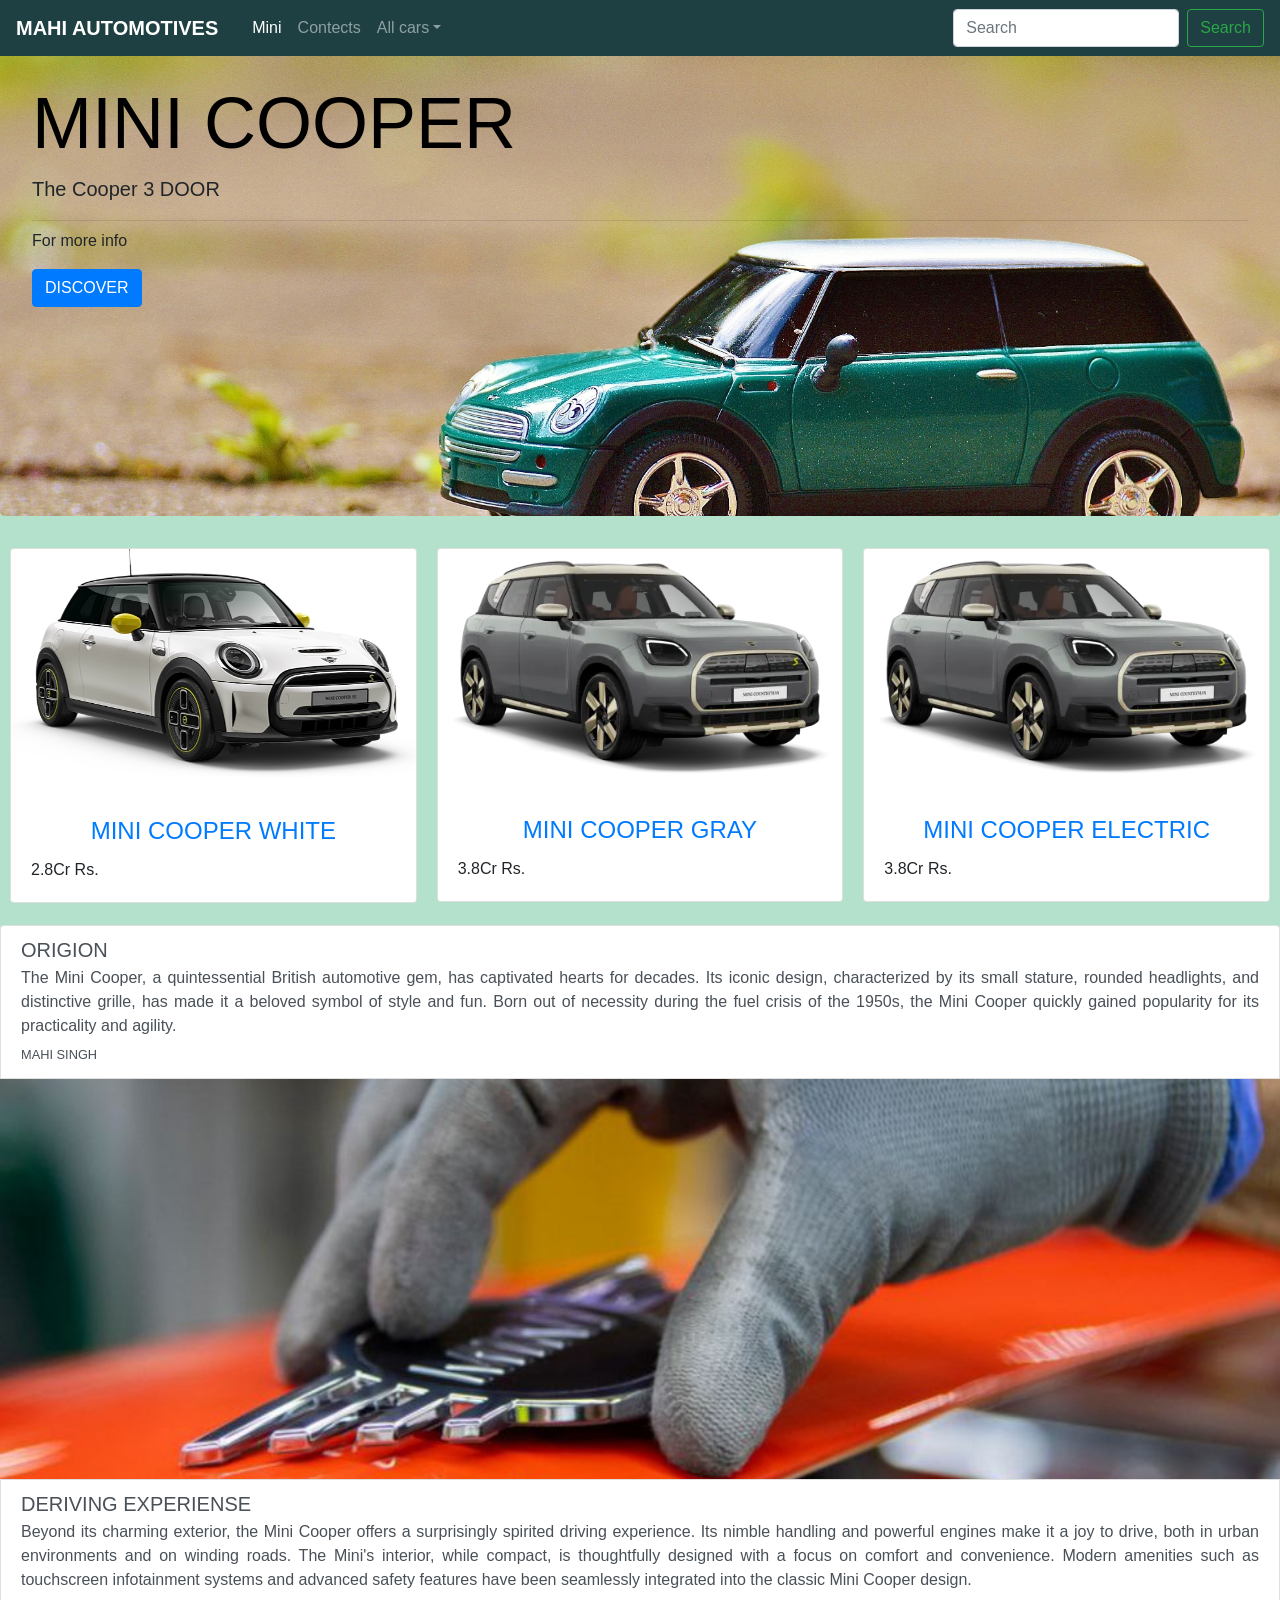
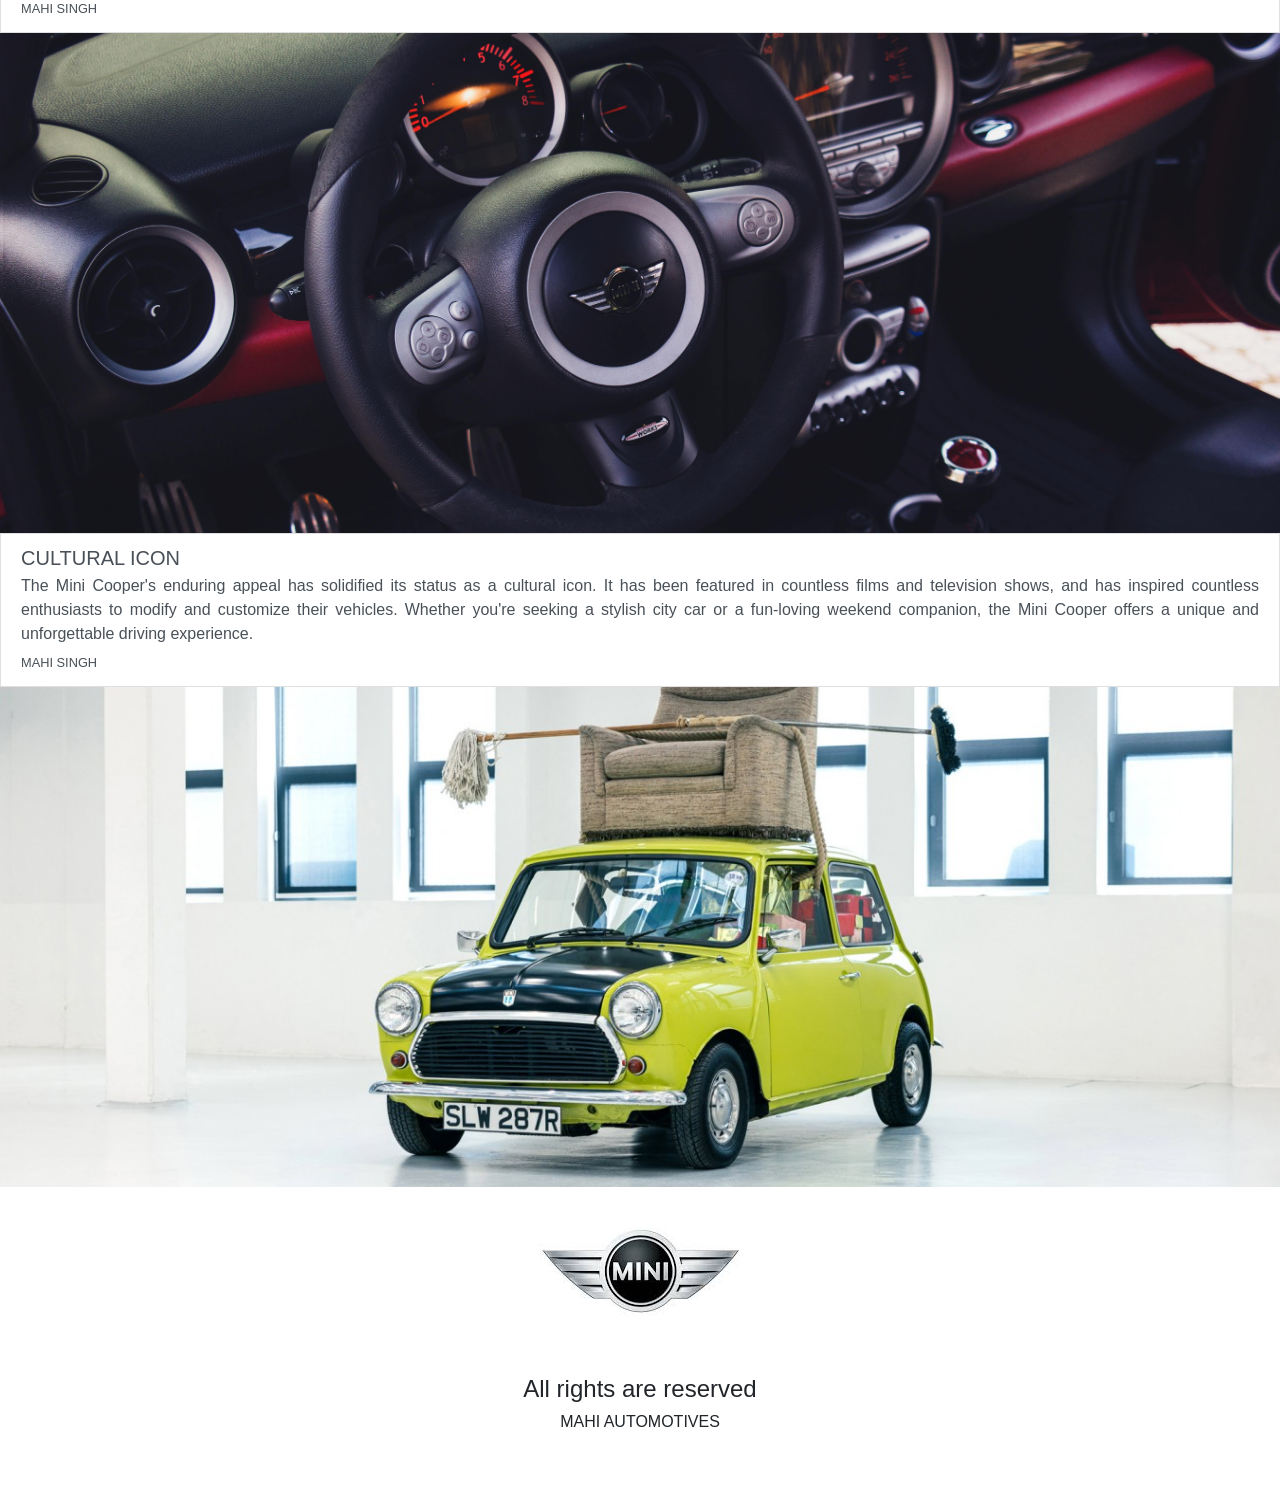
==== index.html @ 9fcd083a "Rename first.html to index.html" ====
<!DOCTYPE html>
<html lang="en">
<head>
    <meta charset="UTF-8">
    <meta name="viewport" content="width=device-width, initial-scale=1.0">
    <link rel="stylesheet" href="https://cdn.jsdelivr.net/npm/bootstrap@4.6.2/dist/css/bootstrap.min.css" integrity="sha384-xOolHFLEh07PJGoPkLv1IbcEPTNtaed2xpHsD9ESMhqIYd0nLMwNLD69Npy4HI+N" crossorigin="anonymous">
    <link rel="stylesheet" href="first.css">
    <title>MAHI SINGH</title>
</head>

<body>
    <header>

        <!-- NAVBAR -->

        <nav class="navbar navbar-expand-sm navbar-dark" style="background-color: #1f4043;">
            <a class="navbar-brand" href="#"><b>MAHI AUTOMOTIVES</b></a>
            <button class="navbar-toggler d-lg-none" type="button" data-toggle="collapse" data-target="#collapsibleNavId" aria-controls="collapsibleNavId"
                aria-expanded="false" aria-label="Toggle navigation">
                <span class="navbar-toggler-icon"></span>
            </button>
            <div class="collapse navbar-collapse" id="collapsibleNavId">
                <ul class="navbar-nav mr-auto mt-2 mt-lg-0">
                    <li class="nav-item active">
                        <a class="nav-link" href="#">Mini <span class="sr-only">(current)</span></a>
                    </li>

                    <li class="nav-item">
                        <a class="nav-link" href="#">Contects</a>
                    </li>
                
                    <li class="nav-item dropdown">
                        <a class="nav-link dropdown-toggle" href="#" id="dropdownId" data-toggle="dropdown" aria-haspopup="true" aria-expanded="false">All cars</a>
                        <div class="dropdown-menu" aria-labelledby="dropdownId">
                            <a class="dropdown-item" href="#">AUDI</a>
                            <a class="dropdown-item" href="#">MERCIDIES</a>
                        </div>
                    </li>
                </ul>
                <form class="form-inline my-2 my-lg-0">
                    <input class="form-control mr-sm-2" type="text" placeholder="Search">
                    <button class="btn btn-outline-success my-2 my-sm-0" type="submit">Search</button>
                </form>
            </div>
        </nav>
    </header>


    <main>


        <!-- HOME - JUMBOTRON -->
        <div class="jumbotron" id ="jumbotron">
            <h1 class="display-3">MINI COOPER </h1>
            <p class="lead">The Cooper 3 DOOR </p>
            <hr class="my-2">
            <p>For more info</p>
            <p class="lead d-xs-none">
                 <a class="btn btn-primary" href="https://www.mini.in/en_IN/home/range/mini-3-door-hatch.html" role="button">DISCOVER</a>
            </p>
        </div>
    

        <!-- CARD MENU -->
        <div class="card-columns">
            <div class="card">
                <img class="card-img-top" src="photos/cosySec.webp" alt="">
                <div class="card-body">
                    <a href="https://www.mini.in/en_IN/home.html"><h4 class="card-title" >MINI COOPER WHITE</h4></a>
                    <p class="card-text">2.8Cr Rs.</p>
                </div>
            </div>
        
            <div class="card">
                <img class="card-img-top" src="photos/cosySec (2).webp" href="https://www.mini.in/en_IN/home.html">
                <div class="card-body">
                    <a href="https://www.mini.in/en_IN/home/range/mini-countryman.html"><h4 class="card-title" >MINI COOPER GRAY</h4></a>
                    <p class="card-text">3.8Cr Rs.</p>
                </div>
            </div>

            <div class="card">
                <img class="card-img-top" src="photos/cosySec (2).webp" alt="">
                <div class="card-body">
                    <a href="https://www.mini.in/en_IN/home/range/electric.html"><h4 class="card-title" >MINI COOPER ELECTRIC</h4></a>
                    <p class="card-text">3.8Cr Rs.</p>
                </div>
            </div>
        </div>



        <!-- DESCRIPTION FLEX -->
        <div class="list-group">
            
            <a href="#" class="list-group-item list-group-item-action flex-column align-items-start ">
               <div class="d-flex w-100 justify-content-between">
                    <h5 class="mb-1">ORIGION</h5>
               </div>
               <p class="mb-1">The Mini Cooper, a quintessential British automotive gem, has captivated hearts for decades. Its iconic design, characterized by its small stature, rounded headlights, and distinctive grille, has made it a beloved symbol of style and fun. Born out of necessity during the fuel crisis of the 1950s, the Mini Cooper quickly gained popularity for its practicality and agility.</p>
               <small>MAHI SINGH</small>
            </a>
            <div id="jumbotron1"></div>
                  
        
            
            <a href="#" class="list-group-item list-group-item-action flex-column align-items-start">
                <div class="d-flex w-100 justify-content-between">
                    <h5 class="mb-1">DERIVING EXPERIENSE</h5>
                </div>
                <p class="mb-1">Beyond its charming exterior, the Mini Cooper offers a surprisingly spirited driving experience. Its nimble handling and powerful engines make it a joy to drive, both in urban environments and on winding roads. The Mini's interior, while compact, is thoughtfully designed with a focus on comfort and convenience. Modern amenities such as touchscreen infotainment systems and advanced safety features have been seamlessly integrated into the classic Mini Cooper design.</p>
                <small>MAHI SINGH</small>
            </a>
            <div id="jumbotron2"></div>


            <a href="#" class="list-group-item list-group-item-action flex-column align-items-start">
                <div class="d-flex w-100 justify-content-between">
                   <h5 class="mb-1">CULTURAL ICON</h5>
                </div>
                <p class="mb-1">The Mini Cooper's enduring appeal has solidified its status as a cultural icon. It has been featured in countless films and television shows, and has inspired countless enthusiasts to modify and customize their vehicles. Whether you're seeking a stylish city car or a fun-loving weekend companion, the Mini Cooper offers a unique and unforgettable driving experience.</p>
                <small>MAHI SINGH</small>
            </a>            
            <div id="jumbotron3"></div>
           
        </div>



    </main>
    
    
    <footer>
        <div class="photos">
            <img src="photos/images (3).jfif"></img>
        </div>
        <h4> All rights are reserved </h4>
        <h6> MAHI AUTOMOTIVES</h6>
     </footer>


   <script src="https://cdn.jsdelivr.net/npm/jquery@3.5.1/dist/jquery.slim.min.js" integrity="sha384-DfXdz2htPH0lsSSs5nCTpuj/zy4C+OGpamoFVy38MVBnE+IbbVYUew+OrCXaRkfj" crossorigin="anonymous"></script>
   <script src="https://cdn.jsdelivr.net/npm/bootstrap@4.6.2/dist/js/bootstrap.bundle.min.js" integrity="sha384-Fy6S3B9q64WdZWQUiU+q4/2Lc9npb8tCaSX9FK7E8HnRr0Jz8D6OP9dO5Vg3Q9ct" crossorigin="anonymous"></script>
</body>
</html>
---- first.css ----
/* body */
body{
  background-color: rgb(180, 225, 204);
}





/* NAVBAR  */
.navbar-brand{
  padding-right: 10px;
}





/* HOME JUMBOTRON  */
#jumbotron{  
    background-image: url('photos/pexels-pixabay-35967.jpg');  
    background-size: cover;  
    background-position: center;  
    height: 500px;
    margin-top: -40px ;
}

.display-3{
  color: #000;
}




/*CARD MENU*/
.card-columns{
  margin-left: 10px;
  margin-right: 10px;
  padding-bottom: 10px;
}




/* DESCRIPTION FLEX */

.list-group{
  text-align: justify;
}

#jumbotron1{  
  background-image: url('photos/photo_6210790261164983066_y.jpg');  
  background-size: cover;  
  background-position: center;  
  height: 400px;
  padding: 200px;

}

#jumbotron2{  
  background-image: url('photos/pexels-revac-film-s-photography-10400-229047\ \(1\).jpg');  
  background-size: cover;  
  background-position: center;  
  height: 500px;

}

#jumbotron3{  
  background-image: url('photos/damImage.narrow.1350w.j_1670940721705.jpg');  
  background-size: cover;  
  background-position: center;  
  height: 500px;

}


#image{
  display: flex;
  align-items: center;
  justify-content: center;
  background-color: white;
}









/* FOOTER */

footer{
  height: 300px;
  background-color: white;
}
h4{
  text-align: center;
  padding-top:20px;
}
.photos{
  display: flex;
  align-items: center;
  justify-content: center;
}
h6{
  text-align: center;
}
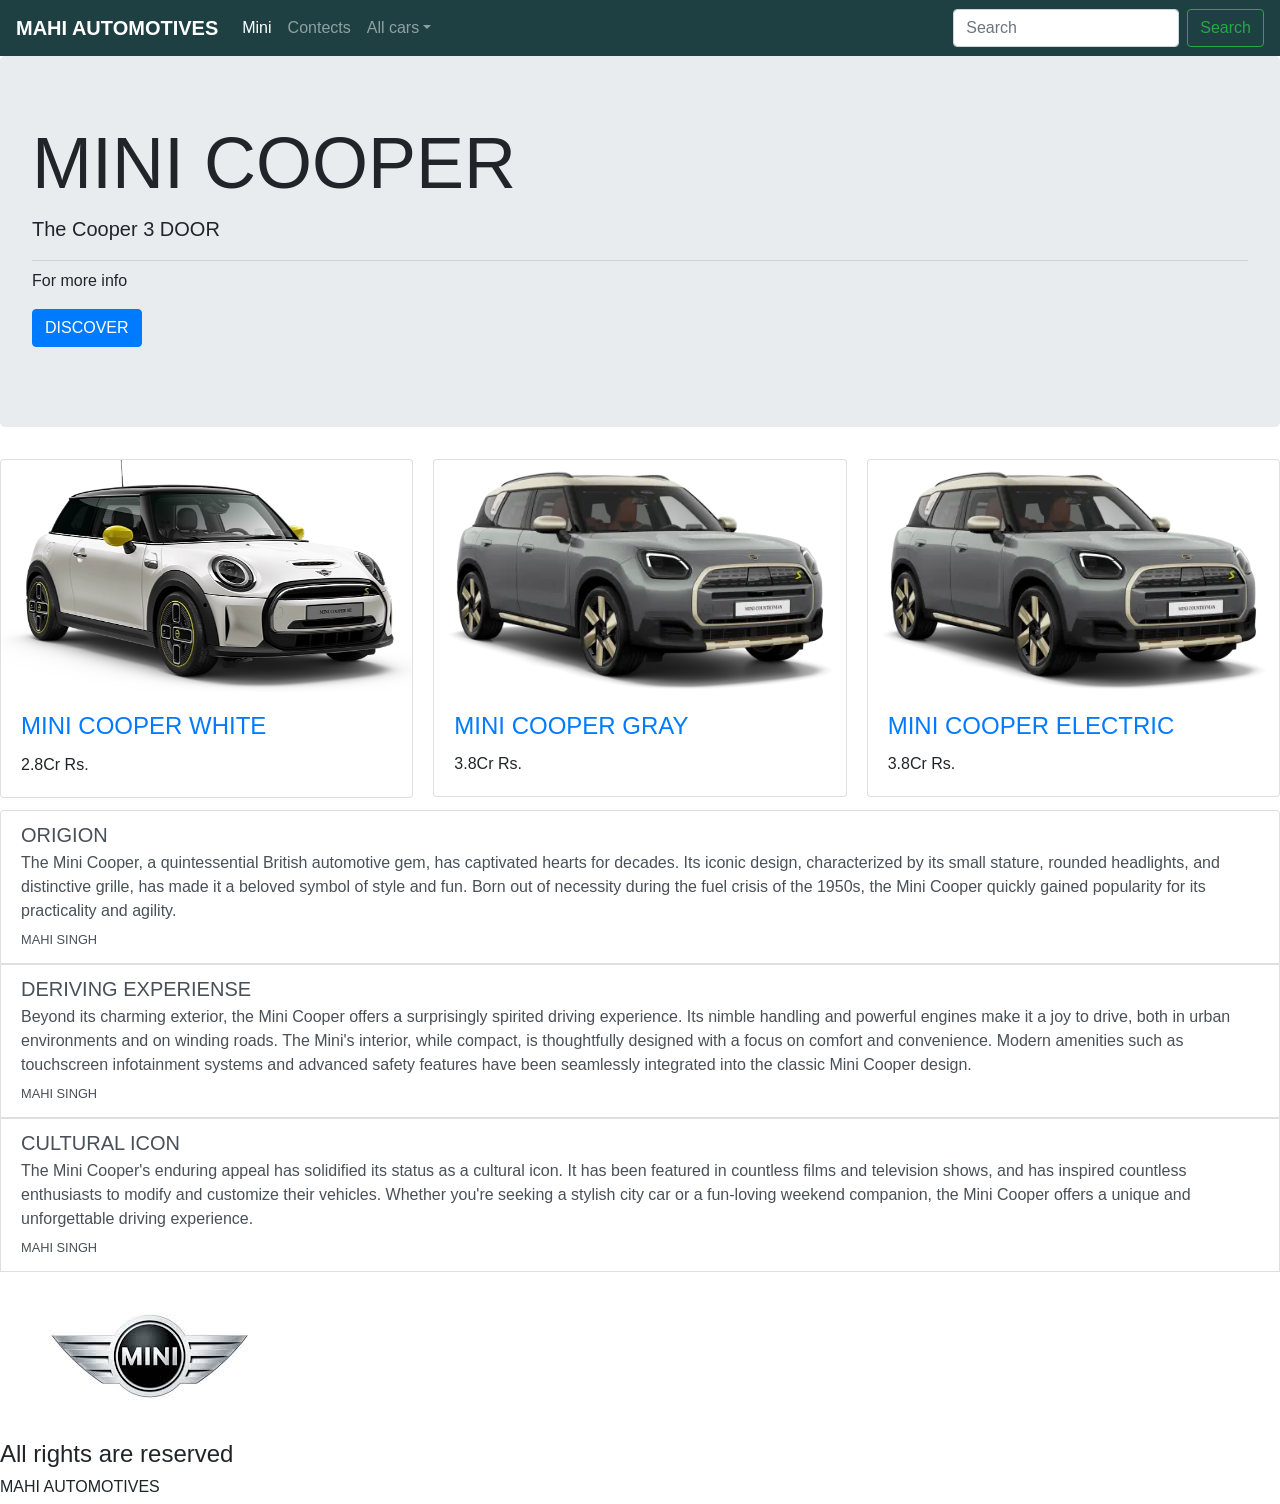
==== commit 72a5e1d9: "Update index.html" ====
--- a/index.html
+++ b/index.html
@@ -4,7 +4,7 @@
     <meta charset="UTF-8">
     <meta name="viewport" content="width=device-width, initial-scale=1.0">
     <link rel="stylesheet" href="https://cdn.jsdelivr.net/npm/bootstrap@4.6.2/dist/css/bootstrap.min.css" integrity="sha384-xOolHFLEh07PJGoPkLv1IbcEPTNtaed2xpHsD9ESMhqIYd0nLMwNLD69Npy4HI+N" crossorigin="anonymous">
-    <link rel="stylesheet" href="first.css">
+    <link rel="stylesheet" href="style.css">
     <title>MAHI SINGH</title>
 </head>
 
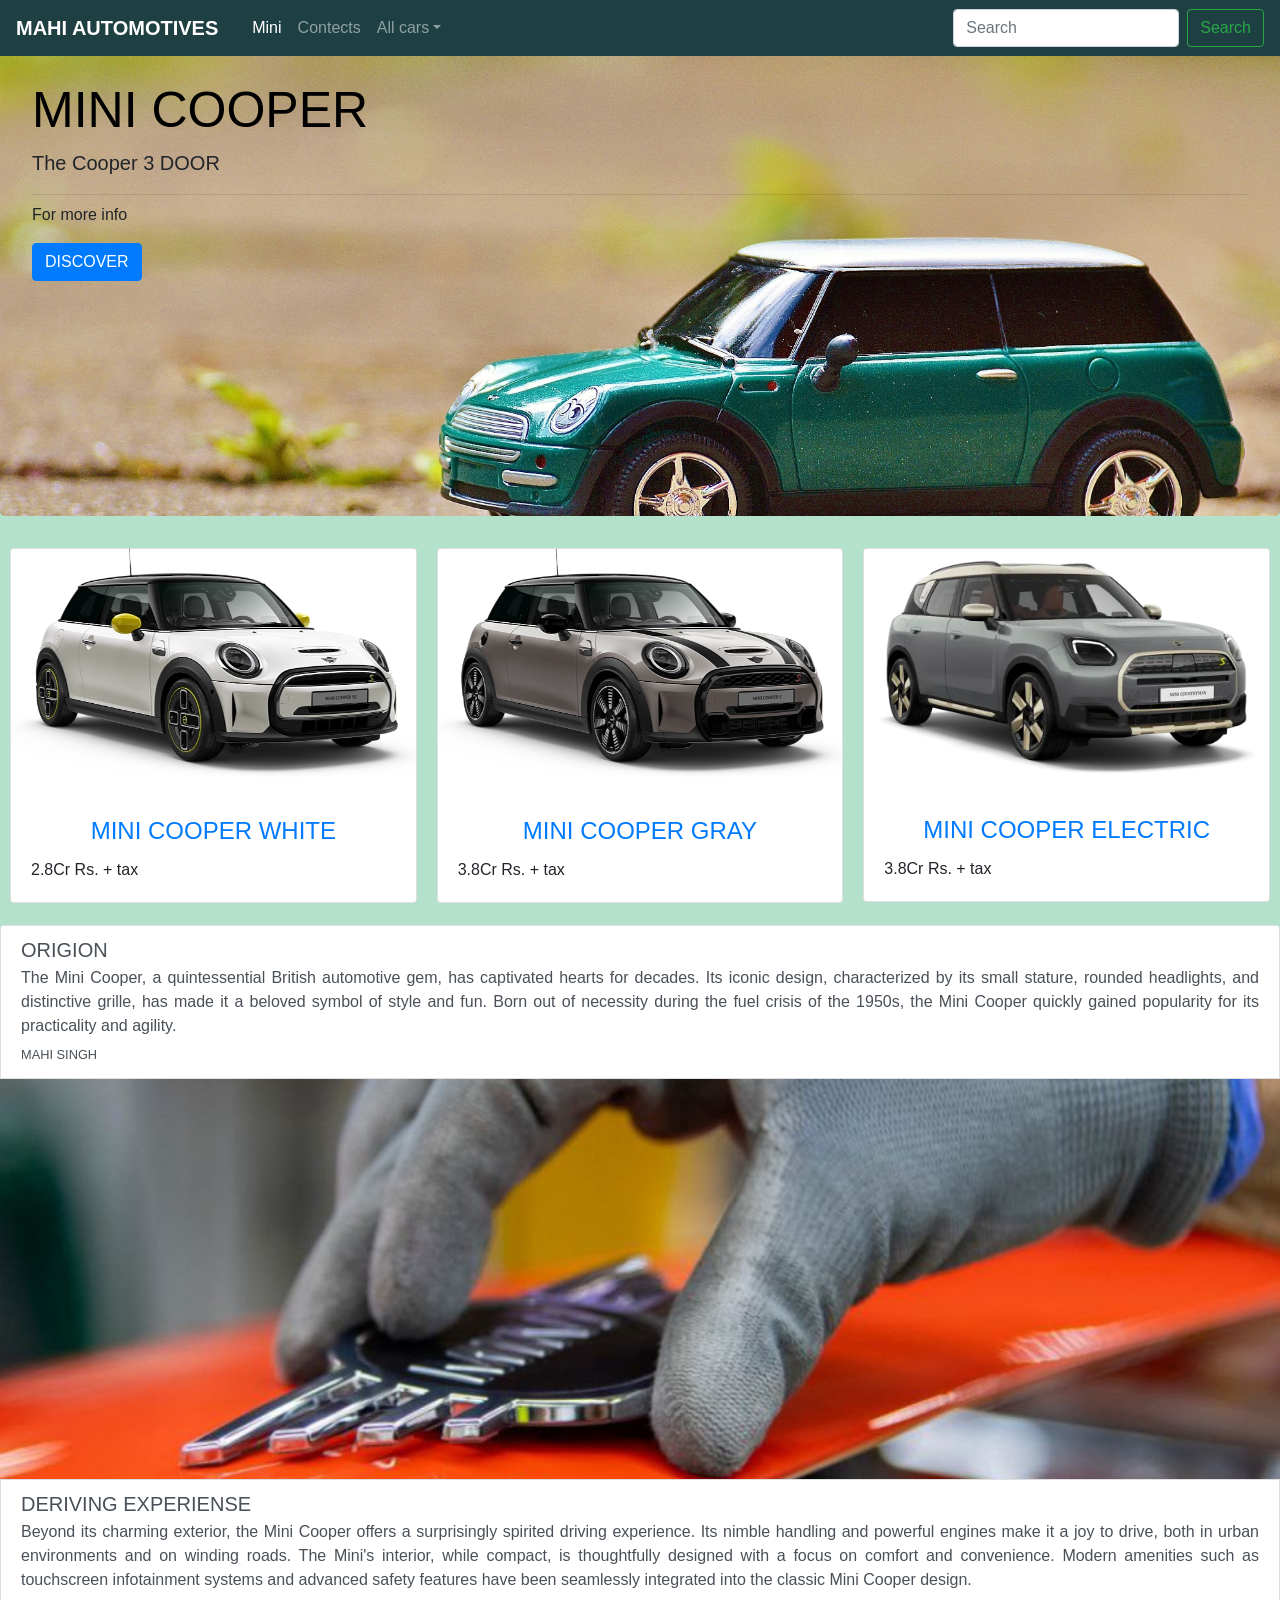
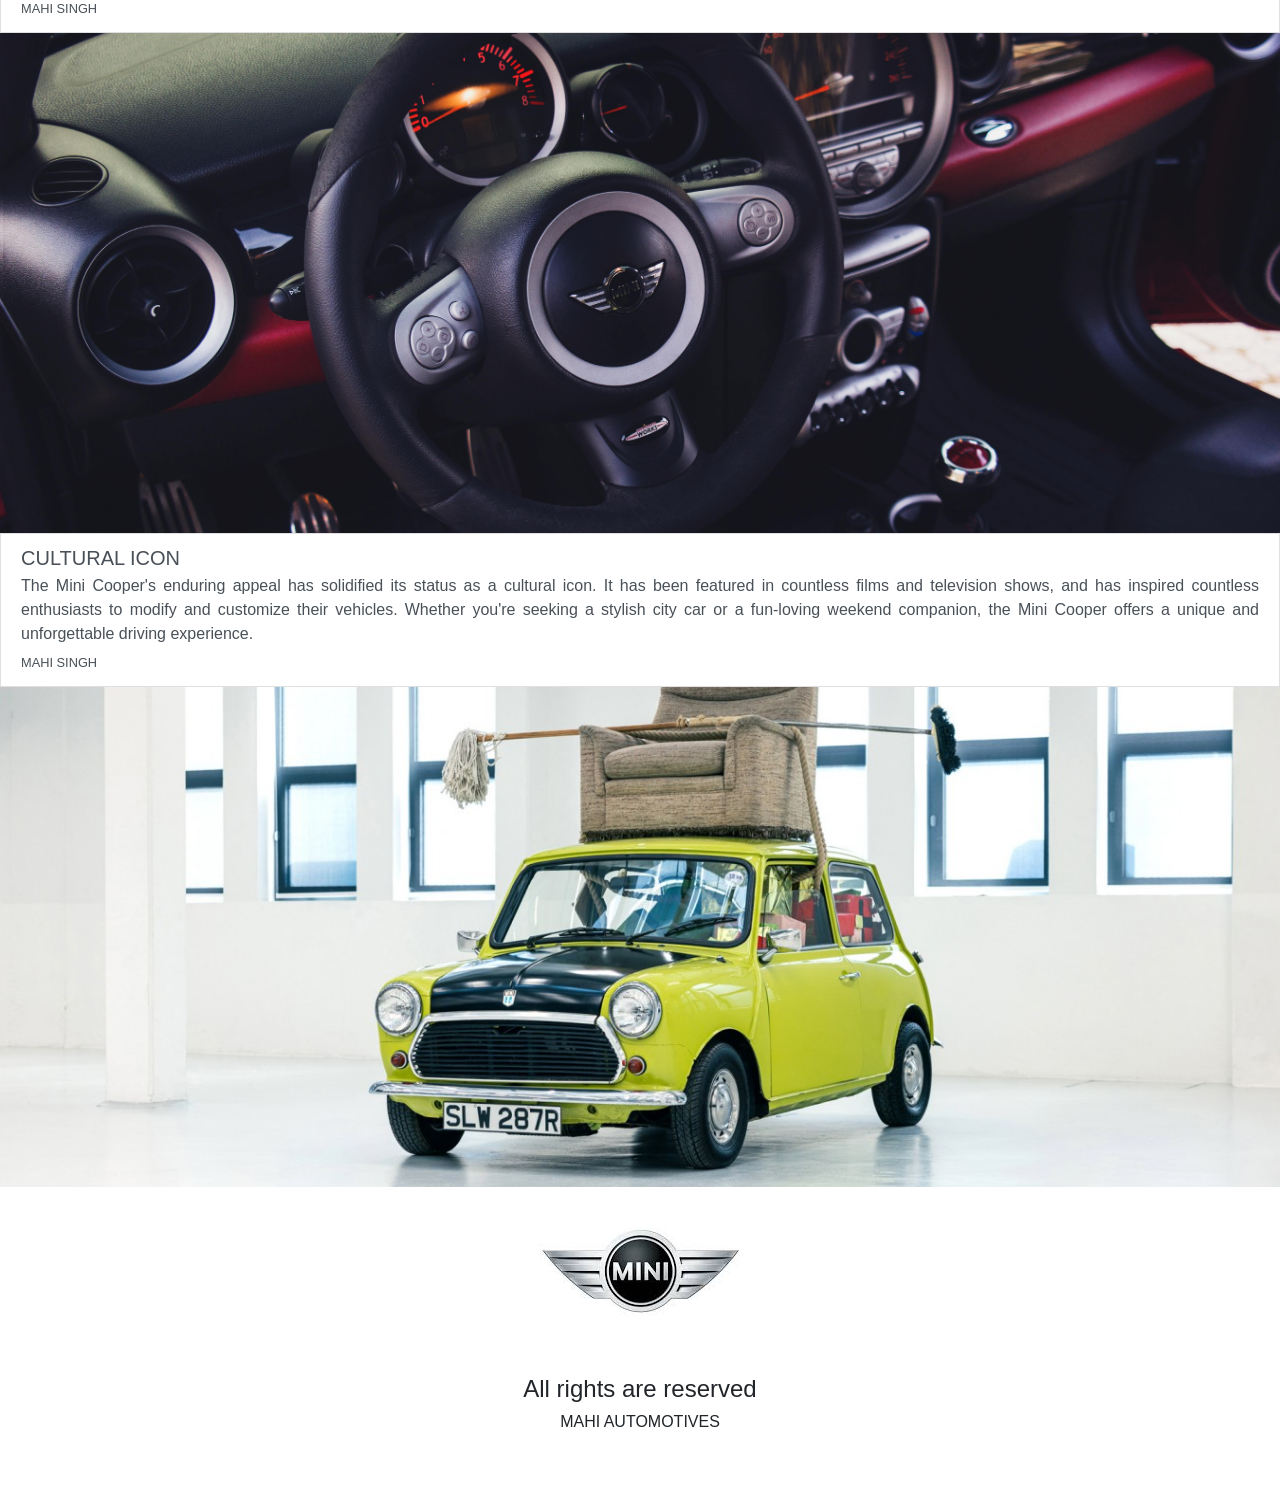
==== commit affdcef8: "hi" ====
--- a/index.html
+++ b/index.html
@@ -19,7 +19,7 @@
                 aria-expanded="false" aria-label="Toggle navigation">
                 <span class="navbar-toggler-icon"></span>
             </button>
-            <div class="collapse navbar-collapse" id="collapsibleNavId">
+            <div class="collapse navbar-collapse " id="collapsibleNavId">
                 <ul class="navbar-nav mr-auto mt-2 mt-lg-0">
                     <li class="nav-item active">
                         <a class="nav-link" href="#">Mini <span class="sr-only">(current)</span></a>
@@ -67,15 +67,15 @@
                 <img class="card-img-top" src="photos/cosySec.webp" alt="">
                 <div class="card-body">
                     <a href="https://www.mini.in/en_IN/home.html"><h4 class="card-title" >MINI COOPER WHITE</h4></a>
-                    <p class="card-text">2.8Cr Rs.</p>
+                    <p class="card-text">2.8Cr Rs. + tax</p>
                 </div>
             </div>
         
             <div class="card">
-                <img class="card-img-top" src="photos/cosySec (2).webp" href="https://www.mini.in/en_IN/home.html">
+                <img class="card-img-top" src="photos/cosySec (1).webp" href="https://www.mini.in/en_IN/home.html">
                 <div class="card-body">
                     <a href="https://www.mini.in/en_IN/home/range/mini-countryman.html"><h4 class="card-title" >MINI COOPER GRAY</h4></a>
-                    <p class="card-text">3.8Cr Rs.</p>
+                    <p class="card-text">3.8Cr Rs. + tax</p>
                 </div>
             </div>
 
@@ -83,7 +83,7 @@
                 <img class="card-img-top" src="photos/cosySec (2).webp" alt="">
                 <div class="card-body">
                     <a href="https://www.mini.in/en_IN/home/range/electric.html"><h4 class="card-title" >MINI COOPER ELECTRIC</h4></a>
-                    <p class="card-text">3.8Cr Rs.</p>
+                    <p class="card-text">3.8Cr Rs. + tax</p>
                 </div>
             </div>
         </div>
--- a/style.css
+++ b/style.css
@@ -0,0 +1,112 @@
+/* body */
+body{
+  background-color: rgb(180, 225, 204);
+}
+
+
+
+
+
+/* NAVBAR  */
+.navbar-brand{
+  padding-right: 10px;
+}
+
+
+
+
+
+/* HOME JUMBOTRON  */
+#jumbotron{  
+    background-image: url('photos/pexels-pixabay-35967.jpg');  
+    background-size: cover;  
+    background-position: center;  
+    height: 500px;
+    margin-top: -40px ;
+}
+
+.display-3{
+  color: #000;
+  font-size: 50px;;
+}
+
+
+
+
+/*CARD MENU*/
+.card-columns{
+  margin-left: 10px;
+  margin-right: 10px;
+  padding-bottom: 10px;
+}
+
+
+
+
+/* DESCRIPTION FLEX */
+
+.list-group{
+  text-align: justify;
+}
+
+#jumbotron1{  
+  background-image: url('photos/photo_6210790261164983066_y.jpg');  
+  background-size: cover;  
+  background-position: center;  
+  height: 400px;
+  padding: 200px;
+
+}
+
+#jumbotron2{  
+  background-image: url('photos/pexels-revac-film-s-photography-10400-229047\ \(1\).jpg');  
+  background-size: cover;  
+  background-position: center;  
+  height: 500px;
+
+}
+
+#jumbotron3{  
+  background-image: url('photos/damImage.narrow.1350w.j_1670940721705.jpg');  
+  background-size: cover;  
+  background-position: center;  
+  height: 500px;
+
+}
+
+
+#image{
+  display: flex;
+  align-items: center;
+  justify-content: center;
+  background-color: white;
+}
+
+
+
+
+
+
+
+
+
+/* FOOTER */
+
+footer{
+  height: 300px;
+  background-color: white;
+}
+h4{
+  text-align: center;
+  padding-top:20px;
+}
+.photos{
+  display: flex;
+  align-items: center;
+  justify-content: center;
+}
+h6{
+  text-align: center;
+}
+
+
